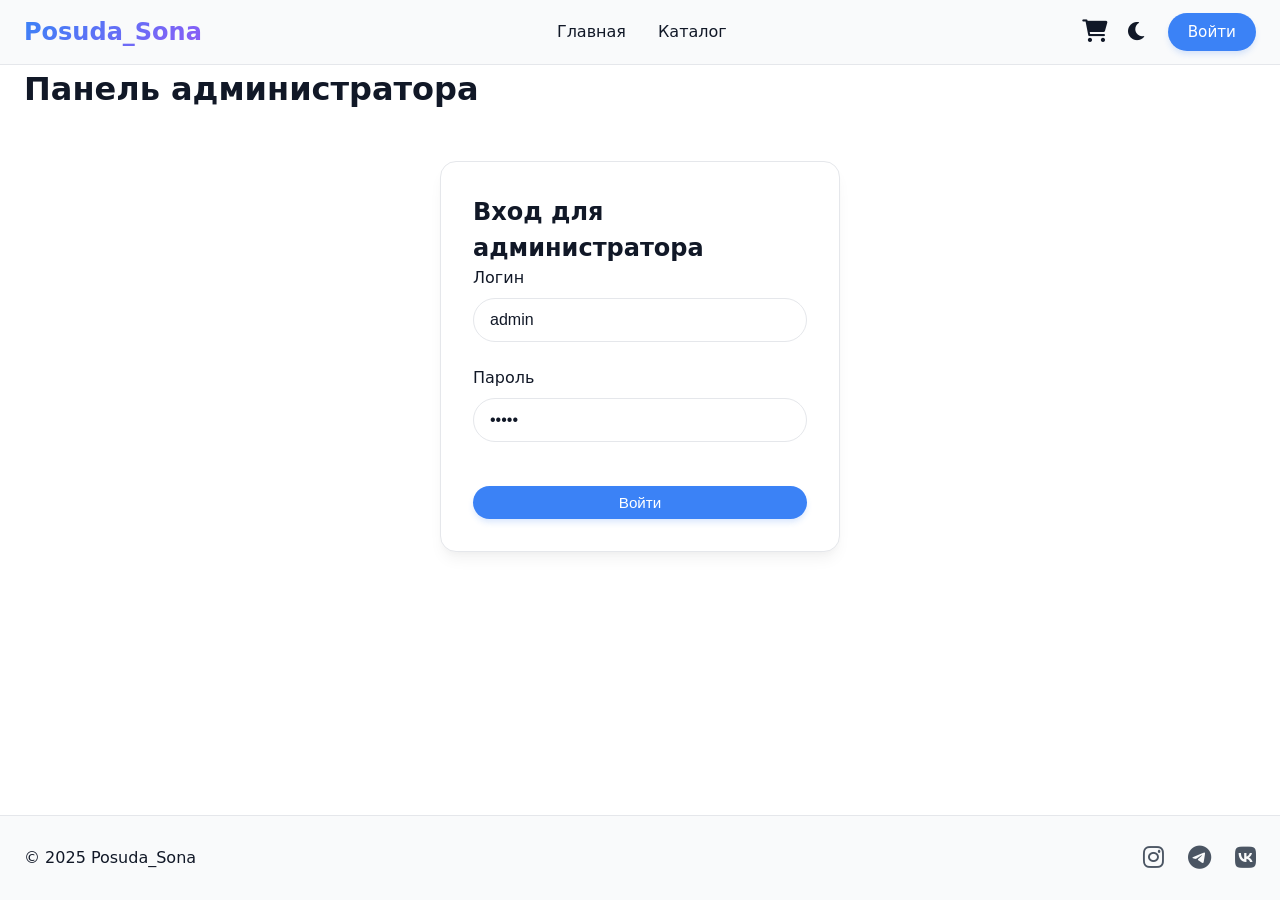
==== admin.html @ 0c558464 "Create admin.html" ====
<!-- admin.html -->
<!DOCTYPE html>
<html lang="ru">
<head>
  <meta charset="UTF-8">
  <meta name="viewport" content="width=device-width, initial-scale=1.0">
  <title>Админ-панель — Posuda_Sona</title>
  <link rel="stylesheet" href="https://cdnjs.cloudflare.com/ajax/libs/font-awesome/6.0.0-beta3/css/all.min.css">
  <link rel="stylesheet" href="styles.css">
</head>
<body>
  <header class="header">
    <div class="container">
      <div class="logo"><a href="index.html">Posuda_Sona</a></div>
      <nav class="nav">
        <a href="index.html">Главная</a>
        <a href="catalog.html">Каталог</a>
      </nav>
      <div class="header-actions">
        <a href="cart.html" class="cart-icon">
          <i class="fas fa-shopping-cart"></i>
          <span id="cart-count"></span>
        </a>
        <button class="theme-toggle" id="theme-toggle"><i class="fas fa-moon"></i></button>
        <div id="user-info" class="user-info"></div>
      </div>
    </div>
  </header>

  <main class="fade-in container">
    <h1>Панель администратора</h1>
    <div id="admin-content">
      <!-- Проверка авторизации админа -->
    </div>
  </main>

  <footer class="footer">
    <div class="container">
      <span>© 2025 Posuda_Sona</span>
      <div class="social-links">
        <a href="#"><i class="fab fa-instagram"></i></a>
        <a href="#"><i class="fab fa-telegram"></i></a>
        <a href="#"><i class="fab fa-vk"></i></a>
      </div>
    </div>
  </footer>

  <script src="script.js"></script>
  <script>
    document.addEventListener('DOMContentLoaded', () => {
      App.updateHeaderAuth();
      const user = App.getCurrentUser();
      const container = document.getElementById('admin-content');

      if (!user || !user.isAdmin) {
        container.innerHTML = `
          <div class="auth-form">
            <h2>Вход для администратора</h2>
            <form id="admin-login-form">
              <div class="form-group">
                <label>Логин</label>
                <input type="text" class="form-control" id="admin-login" value="admin">
              </div>
              <div class="form-group">
                <label>Пароль</label>
                <input type="password" class="form-control" id="admin-password" value="admin">
              </div>
              <div id="admin-error" class="error-message"></div>
              <button type="submit" class="btn btn-block">Войти</button>
            </form>
          </div>
        `;
        document.getElementById('admin-login-form').addEventListener('submit', (e) => {
          e.preventDefault();
          const login = document.getElementById('admin-login').value;
          const pass = document.getElementById('admin-password').value;
          if (login === 'admin' && pass === 'admin') {
            App.setCurrentUser({ username: 'admin', isAdmin: true });
            window.location.reload();
          } else {
            document.getElementById('admin-error').textContent = 'Неверные данные';
          }
        });
        return;
      }

      // Админ авторизован
      function renderOrders() {
        const orders = App.getOrders();
        let html = '<h2>Заявки</h2>';
        if (orders.length === 0) {
          html += '<p>Нет заявок.</p>';
        } else {
          html += '<table class="admin-table"><tr><th>ID</th><th>Покупатель</th><th>Сумма</th><th>Дата</th><th>Статус</th><th>Действия</th></tr>';
          orders.forEach(order => {
            html += `<tr>
              <td>${order.id}</td>
              <td>${order.username}</td>
              <td>${order.total} ₽</td>
              <td>${order.date}</td>
              <td>${order.status}</td>
              <td><button class="btn btn-outline chat-btn" data-username="${order.username}">Написать</button></td>
            </tr>`;
          });
          html += '</table>';
        }
        html += '<div id="chat-section" style="margin-top:2rem;"></div>';
        container.innerHTML = html;

        // Обработчики для кнопок чата
        document.querySelectorAll('.chat-btn').forEach(btn => {
          btn.addEventListener('click', () => {
            const username = btn.dataset.username;
            openChatWithUser(username);
          });
        });
      }

      function openChatWithUser(username) {
        const chatId = App.getChatId(username);
        const chats = App.getChats();
        const messages = chats[chatId] || [];
        const chatSection = document.getElementById('chat-section');
        chatSection.innerHTML = `
          <div class="chat-container">
            <h3>Чат с ${username}</h3>
            <div id="admin-chat-messages" class="chat-messages"></div>
            <div class="chat-input-group">
              <input type="text" id="admin-chat-input" class="form-control" placeholder="Сообщение...">
              <button class="btn" id="admin-send-btn">Отправить</button>
            </div>
          </div>
        `;
        const msgDiv = document.getElementById('admin-chat-messages');
        function renderMsgs() {
          const currentChats = App.getChats();
          const msgs = currentChats[chatId] || [];
          msgDiv.innerHTML = '';
          msgs.forEach(msg => {
            const div = document.createElement('div');
            div.className = `message ${msg.sender === 'admin' ? 'own' : ''}`;
            div.innerHTML = `<strong>${msg.sender === 'admin' ? 'Вы' : username}:</strong> ${msg.text}<br><small>${msg.timestamp}</small>`;
            msgDiv.appendChild(div);
          });
          msgDiv.scrollTop = msgDiv.scrollHeight;
        }
        renderMsgs();

        document.getElementById('admin-send-btn').addEventListener('click', () => {
          const input = document.getElementById('admin-chat-input');
          const text = input.value.trim();
          if (!text) return;
          App.sendMessage(chatId, 'admin', text);
          renderMsgs();
          input.value = '';
        });
      }

      renderOrders();
    });
  </script>
</body>
</html>
---- styles.css ----
/* styles.css */
:root {
  --bg: #ffffff;
  --surface: #f9fafb;
  --text: #111827;
  --text-secondary: #4b5563;
  --primary: #3b82f6;
  --primary-light: #60a5fa;
  --border: #e5e7eb;
  --card-bg: #ffffff;
  --shadow: 0 10px 15px -3px rgba(0, 0, 0, 0.05), 0 4px 6px -2px rgba(0, 0, 0, 0.025);
  --hover-shadow: 0 20px 25px -5px rgba(0, 0, 0, 0.05), 0 10px 10px -5px rgba(0, 0, 0, 0.02);
  --transition: all 0.2s ease;
  --radius: 1rem;
  --header-height: 4rem;
}

body.dark-theme {
  --bg: #0f172a;
  --surface: #1e293b;
  --text: #f1f5f9;
  --text-secondary: #cbd5e1;
  --primary: #3b82f6;
  --primary-light: #60a5fa;
  --border: #334155;
  --card-bg: #1e293b;
  --shadow: 0 10px 15px -3px rgba(0, 0, 0, 0.3), 0 4px 6px -2px rgba(0, 0, 0, 0.2);
  --hover-shadow: 0 20px 25px -5px rgba(0, 0, 0, 0.4), 0 10px 10px -5px rgba(0, 0, 0, 0.3);
}

* {
  margin: 0;
  padding: 0;
  box-sizing: border-box;
}

body {
  font-family: system-ui, -apple-system, 'Segoe UI', Roboto, 'Helvetica Neue', sans-serif;
  background-color: var(--bg);
  color: var(--text);
  line-height: 1.5;
  transition: background-color 0.3s, color 0.3s;
  min-height: 100vh;
  display: flex;
  flex-direction: column;
}

.container {
  max-width: 1280px;
  margin: 0 auto;
  padding: 0 1.5rem;
  width: 100%;
}

/* Header */
.header {
  background: var(--surface);
  border-bottom: 1px solid var(--border);
  backdrop-filter: blur(8px);
  position: sticky;
  top: 0;
  z-index: 50;
  transition: var(--transition);
}

.header .container {
  display: flex;
  align-items: center;
  justify-content: space-between;
  height: var(--header-height);
}

.logo a {
  font-size: 1.5rem;
  font-weight: 700;
  text-decoration: none;
  background: linear-gradient(135deg, var(--primary) 0%, #8b5cf6 100%);
  -webkit-background-clip: text;
  background-clip: text;
  color: transparent;
}

.nav {
  display: flex;
  gap: 2rem;
}

.nav a {
  text-decoration: none;
  color: var(--text);
  font-weight: 500;
  transition: color 0.15s;
}

.nav a:hover {
  color: var(--primary);
}

.header-actions {
  display: flex;
  align-items: center;
  gap: 1.25rem;
}

.cart-icon {
  position: relative;
  font-size: 1.4rem;
  color: var(--text);
  text-decoration: none;
}

#cart-count {
  position: absolute;
  top: -8px;
  right: -10px;
  background: var(--primary);
  color: white;
  font-size: 0.7rem;
  font-weight: bold;
  padding: 0.1rem 0.4rem;
  border-radius: 50px;
  min-width: 1.2rem;
  text-align: center;
}

.theme-toggle {
  background: none;
  border: none;
  font-size: 1.3rem;
  cursor: pointer;
  color: var(--text);
  transition: transform 0.2s;
}

.theme-toggle:hover {
  transform: rotate(12deg);
}

.user-info {
  display: flex;
  align-items: center;
  gap: 0.75rem;
}

#user-greeting {
  font-weight: 500;
}

.btn {
  background: var(--primary);
  color: white;
  border: none;
  padding: 0.5rem 1.25rem;
  border-radius: 2rem;
  font-weight: 500;
  cursor: pointer;
  transition: var(--transition);
  box-shadow: 0 4px 6px -1px rgba(59, 130, 246, 0.2);
  text-decoration: none;
  display: inline-block;
  font-size: 0.95rem;
}

.btn-outline {
  background: transparent;
  color: var(--text);
  box-shadow: none;
  border: 1px solid var(--border);
}

.btn-outline:hover {
  background: var(--surface);
}

.btn:hover {
  background: var(--primary-light);
  transform: translateY(-2px);
  box-shadow: 0 8px 12px -3px rgba(59, 130, 246, 0.25);
}

.btn-block {
  display: block;
  width: 100%;
}

/* Main content */
main {
  flex: 1;
  padding: 2rem 0;
}

.fade-in {
  animation: fadeIn 0.4s ease;
}

@keyframes fadeIn {
  from { opacity: 0; transform: translateY(10px); }
  to { opacity: 1; transform: translateY(0); }
}

/* Hero */
.hero {
  padding: 3rem 0;
  text-align: center;
  background: linear-gradient(145deg, var(--surface) 0%, var(--bg) 100%);
  border-radius: 2rem;
  margin-bottom: 3rem;
}

.hero h1 {
  font-size: 3rem;
  font-weight: 800;
  margin-bottom: 1rem;
  background: linear-gradient(to right, var(--text), var(--primary));
  -webkit-background-clip: text;
  background-clip: text;
  color: transparent;
}

/* Categories grid */
.categories-grid {
  display: grid;
  grid-template-columns: repeat(auto-fit, minmax(150px, 1fr));
  gap: 1.5rem;
  margin: 2rem 0;
}

.category-card {
  background: var(--card-bg);
  padding: 2rem 1rem;
  border-radius: var(--radius);
  text-align: center;
  box-shadow: var(--shadow);
  transition: var(--transition);
  border: 1px solid var(--border);
  text-decoration: none;
  color: var(--text);
}

.category-card:hover {
  transform: translateY(-8px);
  box-shadow: var(--hover-shadow);
  border-color: var(--primary);
}

.category-card i {
  font-size: 2.5rem;
  margin-bottom: 1rem;
  color: var(--primary);
}

/* Catalog grid */
.catalog-grid {
  display: grid;
  grid-template-columns: repeat(auto-fill, minmax(240px, 1fr));
  gap: 2rem;
  margin-top: 2rem;
}

.product-card {
  background: var(--card-bg);
  border-radius: var(--radius);
  overflow: hidden;
  box-shadow: var(--shadow);
  transition: var(--transition);
  border: 1px solid var(--border);
  display: flex;
  flex-direction: column;
}

.product-card:hover {
  transform: translateY(-8px);
  box-shadow: var(--hover-shadow);
  backdrop-filter: blur(2px);
}

.product-image {
  height: 200px;
  background: linear-gradient(135deg, var(--primary-light) 0%, #a78bfa 100%);
  display: flex;
  align-items: center;
  justify-content: center;
  color: white;
  font-size: 3rem;
}

.product-info {
  padding: 1.25rem;
  flex: 1;
}

.product-title {
  font-weight: 600;
  font-size: 1.25rem;
  margin-bottom: 0.5rem;
}

.product-price {
  font-size: 1.5rem;
  font-weight: 700;
  color: var(--primary);
  margin-bottom: 1rem;
}

.product-actions {
  padding: 0 1.25rem 1.25rem;
}

/* Cart */
.cart-items {
  display: flex;
  flex-direction: column;
  gap: 1rem;
  margin-bottom: 2rem;
}

.cart-item {
  display: flex;
  align-items: center;
  justify-content: space-between;
  background: var(--card-bg);
  padding: 1rem 1.5rem;
  border-radius: var(--radius);
  border: 1px solid var(--border);
  box-shadow: var(--shadow);
}

.cart-total {
  text-align: right;
  font-size: 1.5rem;
  font-weight: 700;
  margin-bottom: 1.5rem;
}

.empty-message {
  text-align: center;
  padding: 3rem;
  color: var(--text-secondary);
  font-size: 1.2rem;
}

/* Forms */
.auth-form {
  max-width: 400px;
  margin: 3rem auto;
  background: var(--card-bg);
  padding: 2rem;
  border-radius: var(--radius);
  box-shadow: var(--shadow);
  border: 1px solid var(--border);
}

.form-group {
  margin-bottom: 1.5rem;
}

.form-group label {
  display: block;
  margin-bottom: 0.5rem;
  font-weight: 500;
}

.form-control {
  width: 100%;
  padding: 0.75rem 1rem;
  border: 1px solid var(--border);
  border-radius: 2rem;
  background: var(--bg);
  color: var(--text);
  font-size: 1rem;
  transition: border 0.2s;
}

.form-control:focus {
  outline: none;
  border-color: var(--primary);
  box-shadow: 0 0 0 3px rgba(59, 130, 246, 0.2);
}

.error-message {
  color: #ef4444;
  font-size: 0.85rem;
  margin-top: 0.25rem;
  min-height: 1.25rem;
}

/* Admin panel */
.admin-table {
  width: 100%;
  border-collapse: collapse;
  background: var(--card-bg);
  border-radius: var(--radius);
  overflow: hidden;
  box-shadow: var(--shadow);
}

.admin-table th,
.admin-table td {
  padding: 1rem;
  text-align: left;
  border-bottom: 1px solid var(--border);
}

.admin-table th {
  background: var(--surface);
  font-weight: 600;
}

.chat-container {
  background: var(--card-bg);
  border-radius: var(--radius);
  padding: 1rem;
  margin-top: 2rem;
  border: 1px solid var(--border);
}

.chat-messages {
  height: 300px;
  overflow-y: auto;
  padding: 1rem;
  background: var(--bg);
  border-radius: var(--radius);
  margin-bottom: 1rem;
  display: flex;
  flex-direction: column;
  gap: 0.5rem;
}

.message {
  max-width: 70%;
  padding: 0.75rem 1rem;
  border-radius: 1.5rem;
  background: var(--surface);
  align-self: flex-start;
  word-break: break-word;
}

.message.own {
  background: var(--primary);
  color: white;
  align-self: flex-end;
}

.chat-input-group {
  display: flex;
  gap: 0.5rem;
}

/* Footer */
.footer {
  background: var(--surface);
  border-top: 1px solid var(--border);
  padding: 1.5rem 0;
  margin-top: auto;
}

.footer .container {
  display: flex;
  justify-content: space-between;
  align-items: center;
}

.social-links {
  display: flex;
  gap: 1.5rem;
  font-size: 1.5rem;
}

.social-links a {
  color: var(--text-secondary);
  transition: color 0.2s;
  text-decoration: none;
}

.social-links a:hover {
  color: var(--primary);
}

/* Utilities */
.text-center { text-align: center; }
.mt-2 { margin-top: 1rem; }
.mb-2 { margin-bottom: 1rem; }

/* Responsive */
@media (max-width: 768px) {
  .header .container {
    flex-wrap: wrap;
    height: auto;
    padding: 0.75rem 1rem;
  }
  .nav {
    order: 3;
    width: 100%;
    justify-content: center;
    margin-top: 0.5rem;
  }
  .hero h1 {
    font-size: 2rem;
  }
}
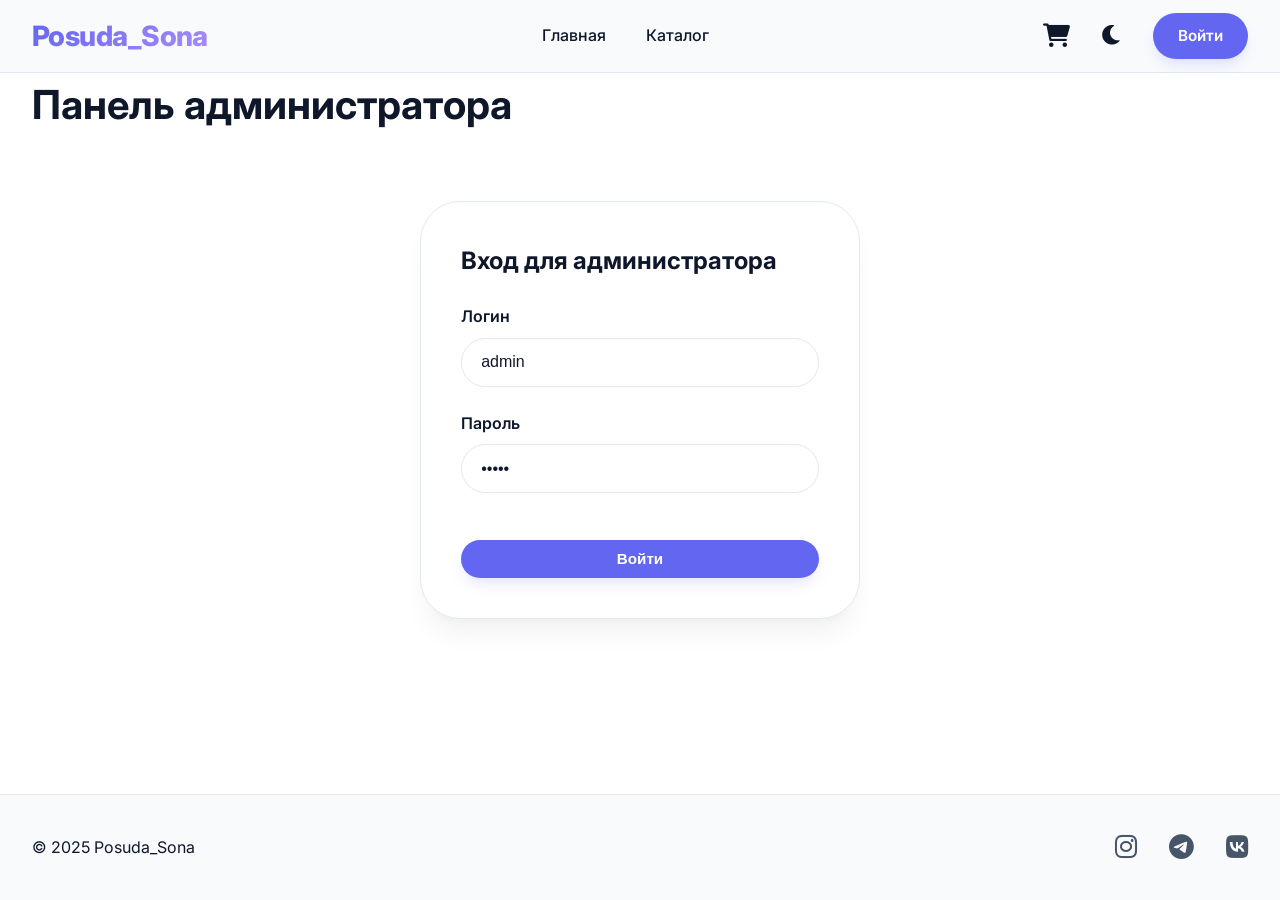
==== commit 6200eeff: "Update admin.html" ====
--- a/admin.html
+++ b/admin.html
@@ -7,6 +7,7 @@
   <title>Админ-панель — Posuda_Sona</title>
   <link rel="stylesheet" href="https://cdnjs.cloudflare.com/ajax/libs/font-awesome/6.0.0-beta3/css/all.min.css">
   <link rel="stylesheet" href="styles.css">
+  <link href="https://fonts.googleapis.com/css2?family=Inter:wght@400;500;600;700;800&display=swap" rel="stylesheet">
 </head>
 <body>
   <header class="header">
@@ -28,10 +29,8 @@
   </header>
 
   <main class="fade-in container">
-    <h1>Панель администратора</h1>
-    <div id="admin-content">
-      <!-- Проверка авторизации админа -->
-    </div>
+    <h1 style="margin-bottom:2rem; font-size:2.5rem; font-weight:700;">Панель администратора</h1>
+    <div id="admin-content"></div>
   </main>
 
   <footer class="footer">
@@ -55,7 +54,7 @@
       if (!user || !user.isAdmin) {
         container.innerHTML = `
           <div class="auth-form">
-            <h2>Вход для администратора</h2>
+            <h2 style="margin-bottom:1.5rem;">Вход для администратора</h2>
             <form id="admin-login-form">
               <div class="form-group">
                 <label>Логин</label>
@@ -84,10 +83,11 @@
         return;
       }
 
-      // Админ авторизован
+      // Админ авторизован — рендерим заявки
       function renderOrders() {
         const orders = App.getOrders();
-        let html = '<h2>Заявки</h2>';
+        console.log('Загруженные заказы:', orders); // для отладки
+        let html = '<h2 style="margin-bottom:1rem;">Заявки</h2>';
         if (orders.length === 0) {
           html += '<p>Нет заявок.</p>';
         } else {
@@ -99,7 +99,7 @@
               <td>${order.total} ₽</td>
               <td>${order.date}</td>
               <td>${order.status}</td>
-              <td><button class="btn btn-outline chat-btn" data-username="${order.username}">Написать</button></td>
+              <td><button class="btn btn-outline chat-btn" data-username="${order.username}"><i class="fas fa-comment"></i> Написать</button></td>
             </tr>`;
           });
           html += '</table>';
@@ -107,12 +107,8 @@
         html += '<div id="chat-section" style="margin-top:2rem;"></div>';
         container.innerHTML = html;
 
-        // Обработчики для кнопок чата
         document.querySelectorAll('.chat-btn').forEach(btn => {
-          btn.addEventListener('click', () => {
-            const username = btn.dataset.username;
-            openChatWithUser(username);
-          });
+          btn.addEventListener('click', () => openChatWithUser(btn.dataset.username));
         });
       }
 
@@ -123,11 +119,11 @@
         const chatSection = document.getElementById('chat-section');
         chatSection.innerHTML = `
           <div class="chat-container">
-            <h3>Чат с ${username}</h3>
+            <h3><i class="fas fa-user"></i> Чат с ${username}</h3>
             <div id="admin-chat-messages" class="chat-messages"></div>
             <div class="chat-input-group">
-              <input type="text" id="admin-chat-input" class="form-control" placeholder="Сообщение...">
-              <button class="btn" id="admin-send-btn">Отправить</button>
+              <input type="text" id="admin-chat-input" class="form-control" placeholder="Введите сообщение...">
+              <button class="btn" id="admin-send-btn"><i class="fas fa-paper-plane"></i></button>
             </div>
           </div>
         `;
--- a/styles.css
+++ b/styles.css
@@ -1,31 +1,37 @@
-/* styles.css */
+/* styles.css — современный, минималистичный дизайн */
 :root {
   --bg: #ffffff;
-  --surface: #f9fafb;
-  --text: #111827;
-  --text-secondary: #4b5563;
-  --primary: #3b82f6;
-  --primary-light: #60a5fa;
-  --border: #e5e7eb;
+  --surface: #f8fafc;
+  --text: #0f172a;
+  --text-secondary: #475569;
+  --primary: #6366f1;
+  --primary-light: #818cf8;
+  --primary-dark: #4f46e5;
+  --accent: #f59e0b;
+  --border: #e2e8f0;
   --card-bg: #ffffff;
-  --shadow: 0 10px 15px -3px rgba(0, 0, 0, 0.05), 0 4px 6px -2px rgba(0, 0, 0, 0.025);
-  --hover-shadow: 0 20px 25px -5px rgba(0, 0, 0, 0.05), 0 10px 10px -5px rgba(0, 0, 0, 0.02);
-  --transition: all 0.2s ease;
-  --radius: 1rem;
-  --header-height: 4rem;
+  --shadow-sm: 0 1px 2px 0 rgba(0,0,0,0.05);
+  --shadow: 0 4px 6px -1px rgba(0,0,0,0.05), 0 2px 4px -1px rgba(0,0,0,0.03);
+  --shadow-lg: 0 20px 25px -5px rgba(0,0,0,0.05), 0 10px 10px -5px rgba(0,0,0,0.02);
+  --shadow-hover: 0 25px 30px -12px rgba(99,102,241,0.15);
+  --transition: all 0.25s cubic-bezier(0.2,0,0,1);
+  --radius: 1.25rem;
+  --header-height: 4.5rem;
 }
 
 body.dark-theme {
-  --bg: #0f172a;
+  --bg: #0b0f19;
   --surface: #1e293b;
   --text: #f1f5f9;
-  --text-secondary: #cbd5e1;
-  --primary: #3b82f6;
-  --primary-light: #60a5fa;
+  --text-secondary: #94a3b8;
+  --primary: #818cf8;
+  --primary-light: #a5b4fc;
+  --primary-dark: #6366f1;
   --border: #334155;
   --card-bg: #1e293b;
-  --shadow: 0 10px 15px -3px rgba(0, 0, 0, 0.3), 0 4px 6px -2px rgba(0, 0, 0, 0.2);
-  --hover-shadow: 0 20px 25px -5px rgba(0, 0, 0, 0.4), 0 10px 10px -5px rgba(0, 0, 0, 0.3);
+  --shadow: 0 4px 6px -1px rgba(0,0,0,0.2);
+  --shadow-lg: 0 20px 25px -5px rgba(0,0,0,0.4);
+  --shadow-hover: 0 25px 30px -12px rgba(129,140,248,0.2);
 }
 
 * {
@@ -35,10 +41,10 @@
 }
 
 body {
-  font-family: system-ui, -apple-system, 'Segoe UI', Roboto, 'Helvetica Neue', sans-serif;
+  font-family: 'Inter', system-ui, -apple-system, 'Segoe UI', Roboto, sans-serif;
   background-color: var(--bg);
   color: var(--text);
-  line-height: 1.5;
+  line-height: 1.6;
   transition: background-color 0.3s, color 0.3s;
   min-height: 100vh;
   display: flex;
@@ -48,7 +54,7 @@
 .container {
   max-width: 1280px;
   margin: 0 auto;
-  padding: 0 1.5rem;
+  padding: 0 2rem;
   width: 100%;
 }
 
@@ -56,7 +62,8 @@
 .header {
   background: var(--surface);
   border-bottom: 1px solid var(--border);
-  backdrop-filter: blur(8px);
+  backdrop-filter: blur(12px);
+  -webkit-backdrop-filter: blur(12px);
   position: sticky;
   top: 0;
   z-index: 50;
@@ -71,10 +78,11 @@
 }
 
 .logo a {
-  font-size: 1.5rem;
-  font-weight: 700;
+  font-size: 1.75rem;
+  font-weight: 800;
+  letter-spacing: -0.02em;
   text-decoration: none;
-  background: linear-gradient(135deg, var(--primary) 0%, #8b5cf6 100%);
+  background: linear-gradient(135deg, var(--primary) 0%, #a78bfa 100%);
   -webkit-background-clip: text;
   background-clip: text;
   color: transparent;
@@ -82,7 +90,7 @@
 
 .nav {
   display: flex;
-  gap: 2rem;
+  gap: 2.5rem;
 }
 
 .nav a {
@@ -90,23 +98,45 @@
   color: var(--text);
   font-weight: 500;
   transition: color 0.15s;
+  position: relative;
+}
+
+.nav a::after {
+  content: '';
+  position: absolute;
+  bottom: -6px;
+  left: 0;
+  width: 0;
+  height: 2px;
+  background: var(--primary);
+  transition: width 0.2s;
 }
 
 .nav a:hover {
   color: var(--primary);
 }
 
+.nav a:hover::after {
+  width: 100%;
+}
+
 .header-actions {
   display: flex;
   align-items: center;
-  gap: 1.25rem;
+  gap: 1.5rem;
 }
 
 .cart-icon {
   position: relative;
-  font-size: 1.4rem;
+  font-size: 1.5rem;
   color: var(--text);
   text-decoration: none;
+  transition: transform 0.2s;
+}
+
+.cart-icon:hover {
+  transform: scale(1.05);
+  color: var(--primary);
 }
 
 #cart-count {
@@ -117,23 +147,27 @@
   color: white;
   font-size: 0.7rem;
   font-weight: bold;
-  padding: 0.1rem 0.4rem;
+  padding: 0.15rem 0.45rem;
   border-radius: 50px;
-  min-width: 1.2rem;
+  min-width: 1.3rem;
   text-align: center;
+  box-shadow: var(--shadow-sm);
 }
 
 .theme-toggle {
   background: none;
   border: none;
-  font-size: 1.3rem;
+  font-size: 1.4rem;
   cursor: pointer;
   color: var(--text);
-  transition: transform 0.2s;
+  transition: transform 0.3s;
+  padding: 0.4rem;
+  border-radius: 50%;
 }
 
 .theme-toggle:hover {
-  transform: rotate(12deg);
+  transform: rotate(15deg);
+  background: var(--border);
 }
 
 .user-info {
@@ -144,21 +178,32 @@
 
 #user-greeting {
   font-weight: 500;
+  color: var(--text-secondary);
 }
 
 .btn {
   background: var(--primary);
   color: white;
   border: none;
-  padding: 0.5rem 1.25rem;
-  border-radius: 2rem;
-  font-weight: 500;
+  padding: 0.6rem 1.5rem;
+  border-radius: 3rem;
+  font-weight: 600;
+  font-size: 0.95rem;
   cursor: pointer;
   transition: var(--transition);
-  box-shadow: 0 4px 6px -1px rgba(59, 130, 246, 0.2);
+  box-shadow: 0 8px 16px -6px rgba(99,102,241,0.25);
   text-decoration: none;
-  display: inline-block;
-  font-size: 0.95rem;
+  display: inline-flex;
+  align-items: center;
+  justify-content: center;
+  gap: 0.5rem;
+  border: 1px solid transparent;
+}
+
+.btn:hover {
+  background: var(--primary-dark);
+  transform: translateY(-3px);
+  box-shadow: 0 12px 20px -8px rgba(99,102,241,0.4);
 }
 
 .btn-outline {
@@ -170,143 +215,139 @@
 
 .btn-outline:hover {
   background: var(--surface);
-}
-
-.btn:hover {
-  background: var(--primary-light);
-  transform: translateY(-2px);
-  box-shadow: 0 8px 12px -3px rgba(59, 130, 246, 0.25);
+  border-color: var(--primary);
+  color: var(--primary);
 }
 
 .btn-block {
-  display: block;
+  display: flex;
   width: 100%;
 }
 
-/* Main content */
-main {
-  flex: 1;
-  padding: 2rem 0;
-}
-
-.fade-in {
-  animation: fadeIn 0.4s ease;
-}
-
-@keyframes fadeIn {
-  from { opacity: 0; transform: translateY(10px); }
-  to { opacity: 1; transform: translateY(0); }
-}
-
-/* Hero */
+/* Hero секция */
 .hero {
-  padding: 3rem 0;
+  padding: 4rem 0;
   text-align: center;
-  background: linear-gradient(145deg, var(--surface) 0%, var(--bg) 100%);
-  border-radius: 2rem;
+  background: radial-gradient(circle at 30% 10%, var(--primary-light) 0%, transparent 40%),
+              linear-gradient(145deg, var(--surface) 0%, var(--bg) 100%);
+  border-radius: 3rem;
   margin-bottom: 3rem;
+  border: 1px solid var(--border);
 }
 
 .hero h1 {
-  font-size: 3rem;
+  font-size: 3.5rem;
   font-weight: 800;
+  letter-spacing: -0.03em;
   margin-bottom: 1rem;
-  background: linear-gradient(to right, var(--text), var(--primary));
+  background: linear-gradient(135deg, var(--text) 0%, var(--primary) 80%);
   -webkit-background-clip: text;
   background-clip: text;
   color: transparent;
-}
-
-/* Categories grid */
+  line-height: 1.2;
+}
+
+.hero p {
+  font-size: 1.25rem;
+  color: var(--text-secondary);
+  max-width: 600px;
+  margin: 0 auto;
+}
+
+/* Категории */
 .categories-grid {
   display: grid;
-  grid-template-columns: repeat(auto-fit, minmax(150px, 1fr));
-  gap: 1.5rem;
-  margin: 2rem 0;
+  grid-template-columns: repeat(auto-fit, minmax(170px, 1fr));
+  gap: 2rem;
+  margin: 2.5rem 0;
 }
 
 .category-card {
   background: var(--card-bg);
-  padding: 2rem 1rem;
-  border-radius: var(--radius);
+  padding: 2.5rem 1.5rem;
+  border-radius: 2rem;
   text-align: center;
   box-shadow: var(--shadow);
   transition: var(--transition);
   border: 1px solid var(--border);
   text-decoration: none;
   color: var(--text);
+  backdrop-filter: blur(4px);
 }
 
 .category-card:hover {
-  transform: translateY(-8px);
-  box-shadow: var(--hover-shadow);
-  border-color: var(--primary);
+  transform: translateY(-8px) scale(1.02);
+  box-shadow: var(--shadow-hover);
+  border-color: var(--primary-light);
 }
 
 .category-card i {
-  font-size: 2.5rem;
-  margin-bottom: 1rem;
+  font-size: 2.8rem;
+  margin-bottom: 1.25rem;
   color: var(--primary);
 }
 
-/* Catalog grid */
+/* Карточки товаров */
 .catalog-grid {
   display: grid;
-  grid-template-columns: repeat(auto-fill, minmax(240px, 1fr));
+  grid-template-columns: repeat(auto-fill, minmax(260px, 1fr));
   gap: 2rem;
   margin-top: 2rem;
 }
 
 .product-card {
   background: var(--card-bg);
-  border-radius: var(--radius);
+  border-radius: 2rem;
   overflow: hidden;
   box-shadow: var(--shadow);
   transition: var(--transition);
   border: 1px solid var(--border);
   display: flex;
   flex-direction: column;
+  backdrop-filter: blur(4px);
 }
 
 .product-card:hover {
-  transform: translateY(-8px);
-  box-shadow: var(--hover-shadow);
-  backdrop-filter: blur(2px);
+  transform: translateY(-10px);
+  box-shadow: var(--shadow-hover);
+  border-color: var(--primary-light);
 }
 
 .product-image {
   height: 200px;
-  background: linear-gradient(135deg, var(--primary-light) 0%, #a78bfa 100%);
+  background: linear-gradient(135deg, var(--primary) 0%, #a78bfa 100%);
   display: flex;
   align-items: center;
   justify-content: center;
   color: white;
-  font-size: 3rem;
+  font-size: 3.5rem;
 }
 
 .product-info {
-  padding: 1.25rem;
+  padding: 1.5rem 1.5rem 1rem;
   flex: 1;
 }
 
 .product-title {
-  font-weight: 600;
-  font-size: 1.25rem;
+  font-weight: 700;
+  font-size: 1.3rem;
   margin-bottom: 0.5rem;
+  color: var(--text);
 }
 
 .product-price {
-  font-size: 1.5rem;
-  font-weight: 700;
+  font-size: 1.8rem;
+  font-weight: 800;
   color: var(--primary);
   margin-bottom: 1rem;
+  letter-spacing: -0.02em;
 }
 
 .product-actions {
-  padding: 0 1.25rem 1.25rem;
-}
-
-/* Cart */
+  padding: 0 1.5rem 1.5rem;
+}
+
+/* Корзина */
 .cart-items {
   display: flex;
   flex-direction: column;
@@ -319,35 +360,35 @@
   align-items: center;
   justify-content: space-between;
   background: var(--card-bg);
-  padding: 1rem 1.5rem;
-  border-radius: var(--radius);
+  padding: 1.25rem 1.5rem;
+  border-radius: 1.5rem;
   border: 1px solid var(--border);
   box-shadow: var(--shadow);
+  transition: var(--transition);
+}
+
+.cart-item:hover {
+  box-shadow: var(--shadow-lg);
 }
 
 .cart-total {
   text-align: right;
-  font-size: 1.5rem;
-  font-weight: 700;
-  margin-bottom: 1.5rem;
-}
-
-.empty-message {
-  text-align: center;
-  padding: 3rem;
-  color: var(--text-secondary);
-  font-size: 1.2rem;
-}
-
-/* Forms */
+  font-size: 1.8rem;
+  font-weight: 800;
+  margin: 1.5rem 0;
+  letter-spacing: -0.02em;
+}
+
+/* Формы */
 .auth-form {
-  max-width: 400px;
-  margin: 3rem auto;
+  max-width: 440px;
+  margin: 4rem auto;
   background: var(--card-bg);
-  padding: 2rem;
-  border-radius: var(--radius);
-  box-shadow: var(--shadow);
-  border: 1px solid var(--border);
+  padding: 2.5rem;
+  border-radius: 2.5rem;
+  box-shadow: var(--shadow-lg);
+  border: 1px solid var(--border);
+  backdrop-filter: blur(8px);
 }
 
 .form-group {
@@ -357,101 +398,126 @@
 .form-group label {
   display: block;
   margin-bottom: 0.5rem;
-  font-weight: 500;
+  font-weight: 600;
+  color: var(--text);
 }
 
 .form-control {
   width: 100%;
-  padding: 0.75rem 1rem;
-  border: 1px solid var(--border);
-  border-radius: 2rem;
+  padding: 0.9rem 1.2rem;
+  border: 1.5px solid var(--border);
+  border-radius: 2.5rem;
   background: var(--bg);
   color: var(--text);
   font-size: 1rem;
-  transition: border 0.2s;
+  transition: border 0.2s, box-shadow 0.2s;
 }
 
 .form-control:focus {
   outline: none;
   border-color: var(--primary);
-  box-shadow: 0 0 0 3px rgba(59, 130, 246, 0.2);
+  box-shadow: 0 0 0 4px rgba(99,102,241,0.15);
 }
 
 .error-message {
   color: #ef4444;
-  font-size: 0.85rem;
-  margin-top: 0.25rem;
-  min-height: 1.25rem;
-}
-
-/* Admin panel */
+  font-size: 0.9rem;
+  margin-top: 0.4rem;
+  min-height: 1.4rem;
+}
+
+/* Админ-панель */
 .admin-table {
   width: 100%;
   border-collapse: collapse;
   background: var(--card-bg);
-  border-radius: var(--radius);
+  border-radius: 1.5rem;
   overflow: hidden;
   box-shadow: var(--shadow);
+  margin-top: 1.5rem;
 }
 
 .admin-table th,
 .admin-table td {
-  padding: 1rem;
+  padding: 1rem 1.2rem;
   text-align: left;
   border-bottom: 1px solid var(--border);
 }
 
 .admin-table th {
   background: var(--surface);
-  font-weight: 600;
-}
-
+  font-weight: 700;
+  color: var(--text-secondary);
+  text-transform: uppercase;
+  font-size: 0.85rem;
+  letter-spacing: 0.05em;
+}
+
+.admin-table tr:last-child td {
+  border-bottom: none;
+}
+
+.admin-table tr:hover td {
+  background: var(--surface);
+}
+
+/* Чат */
 .chat-container {
   background: var(--card-bg);
-  border-radius: var(--radius);
-  padding: 1rem;
+  border-radius: 2rem;
+  padding: 1.5rem;
   margin-top: 2rem;
   border: 1px solid var(--border);
+  box-shadow: var(--shadow);
 }
 
 .chat-messages {
-  height: 300px;
+  height: 320px;
   overflow-y: auto;
-  padding: 1rem;
+  padding: 1.2rem;
   background: var(--bg);
-  border-radius: var(--radius);
-  margin-bottom: 1rem;
+  border-radius: 1.5rem;
+  margin-bottom: 1.2rem;
   display: flex;
   flex-direction: column;
-  gap: 0.5rem;
+  gap: 0.75rem;
+  border: 1px solid var(--border);
 }
 
 .message {
-  max-width: 70%;
-  padding: 0.75rem 1rem;
-  border-radius: 1.5rem;
+  max-width: 75%;
+  padding: 0.9rem 1.2rem;
+  border-radius: 1.8rem;
   background: var(--surface);
   align-self: flex-start;
   word-break: break-word;
+  box-shadow: var(--shadow-sm);
+  border: 1px solid var(--border);
 }
 
 .message.own {
   background: var(--primary);
   color: white;
   align-self: flex-end;
+  border: none;
 }
 
 .chat-input-group {
   display: flex;
-  gap: 0.5rem;
+  gap: 0.75rem;
+}
+
+.chat-input-group .form-control {
+  border-radius: 3rem;
 }
 
 /* Footer */
 .footer {
   background: var(--surface);
   border-top: 1px solid var(--border);
-  padding: 1.5rem 0;
+  padding: 2rem 0;
   margin-top: auto;
+  backdrop-filter: blur(8px);
 }
 
 .footer .container {
@@ -462,39 +528,52 @@
 
 .social-links {
   display: flex;
-  gap: 1.5rem;
-  font-size: 1.5rem;
+  gap: 2rem;
+  font-size: 1.6rem;
 }
 
 .social-links a {
   color: var(--text-secondary);
-  transition: color 0.2s;
+  transition: all 0.2s;
   text-decoration: none;
 }
 
 .social-links a:hover {
   color: var(--primary);
-}
-
-/* Utilities */
-.text-center { text-align: center; }
-.mt-2 { margin-top: 1rem; }
-.mb-2 { margin-bottom: 1rem; }
-
-/* Responsive */
+  transform: translateY(-3px);
+}
+
+/* Анимации */
+@keyframes fadeIn {
+  from { opacity: 0; transform: translateY(15px); }
+  to { opacity: 1; transform: translateY(0); }
+}
+
+.fade-in {
+  animation: fadeIn 0.5s ease-out;
+}
+
+/* Адаптивность */
 @media (max-width: 768px) {
+  .container {
+    padding: 0 1.5rem;
+  }
   .header .container {
     flex-wrap: wrap;
     height: auto;
-    padding: 0.75rem 1rem;
+    padding: 1rem 1.5rem;
   }
   .nav {
     order: 3;
     width: 100%;
     justify-content: center;
-    margin-top: 0.5rem;
+    margin-top: 1rem;
+    gap: 1.5rem;
   }
   .hero h1 {
-    font-size: 2rem;
+    font-size: 2.5rem;
   }
-}
+  .hero p {
+    font-size: 1.1rem;
+  }
+}
